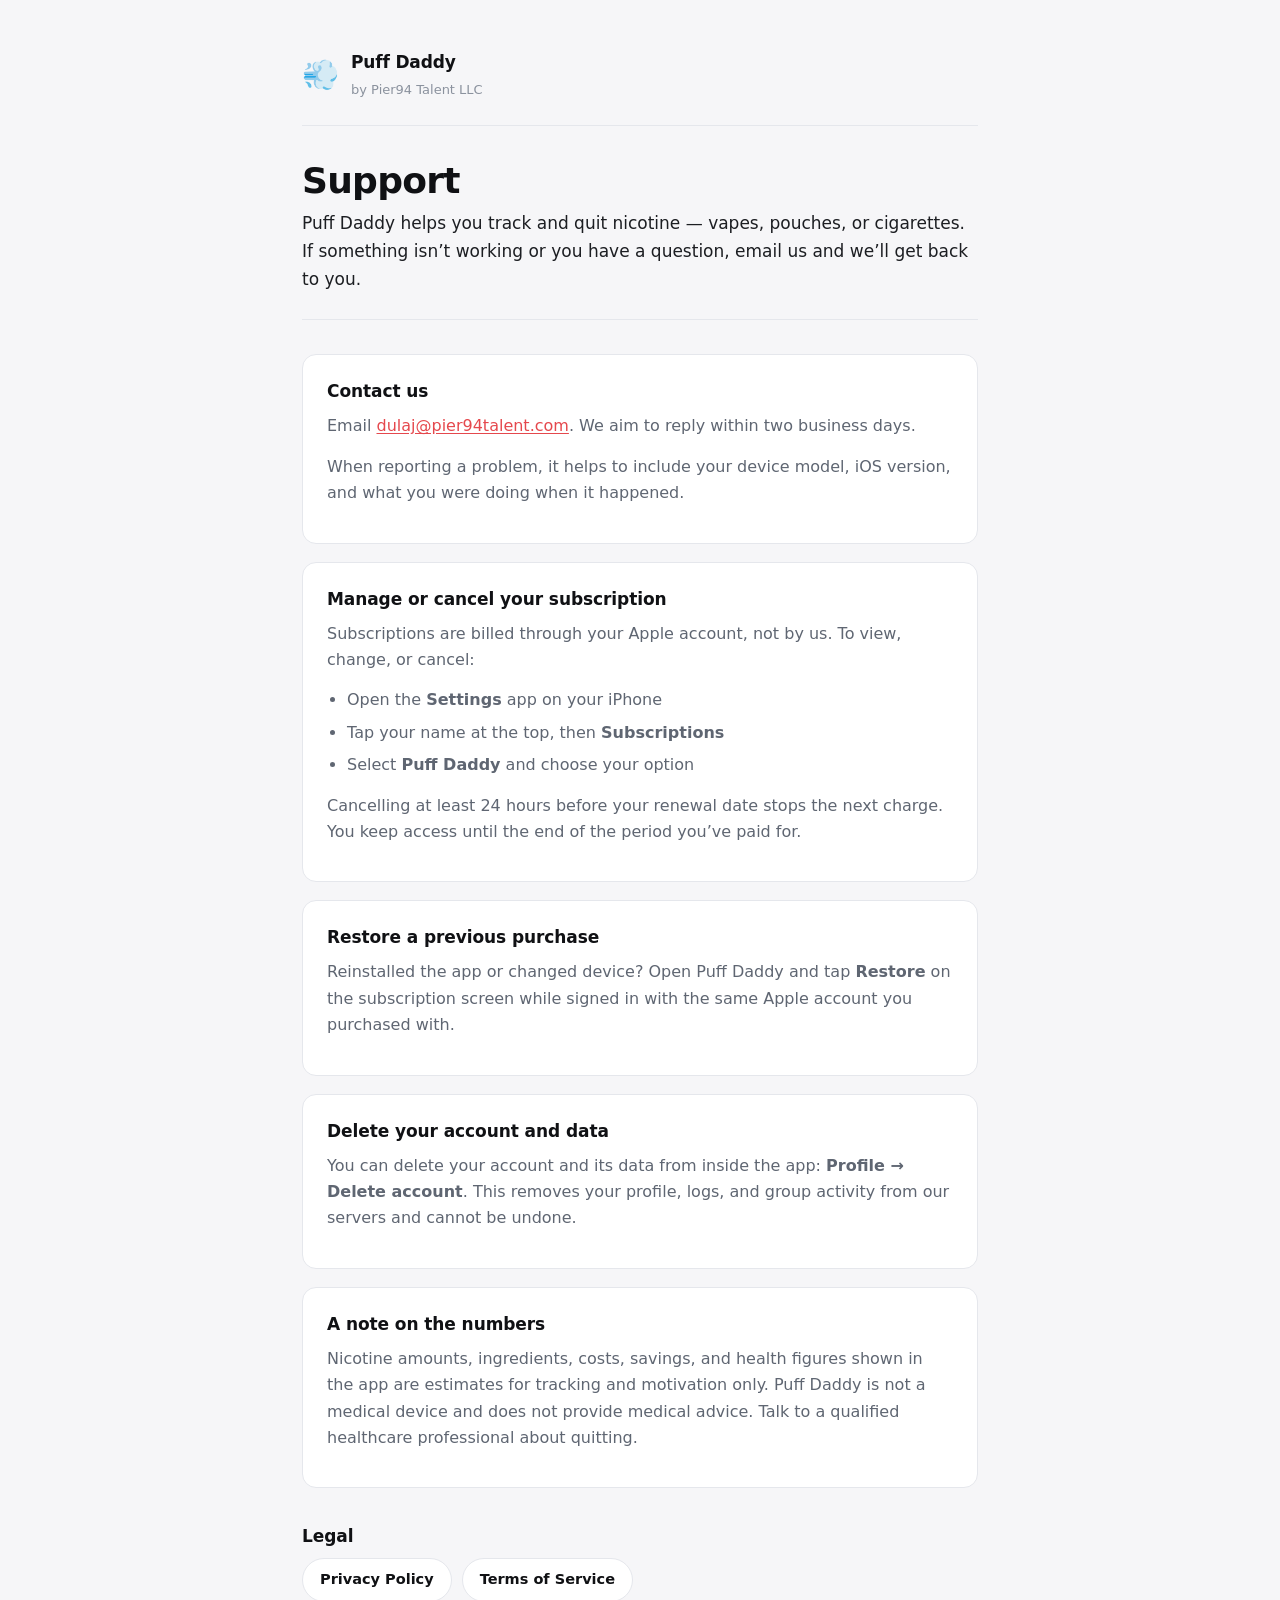
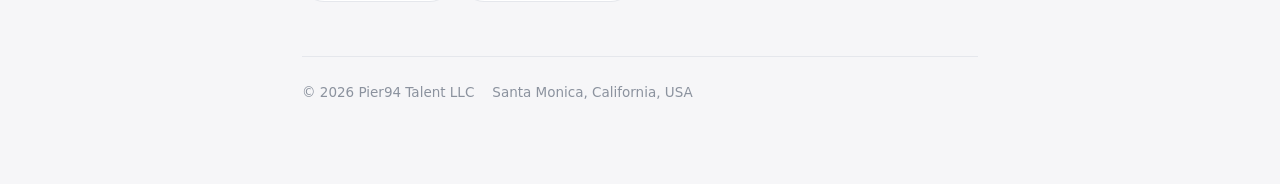
==== index.html @ 1862668e "Puff Daddy support, privacy policy and terms pages" ====
<!doctype html>
<html lang="en">
<head>
<meta charset="utf-8">
<meta name="viewport" content="width=device-width, initial-scale=1">
<title>Puff Daddy — Support</title>
<meta name="description" content="Help and contact for Puff Daddy, the quit-nicotine app by Pier94 Talent LLC.">
<link rel="stylesheet" href="style.css">
</head>
<body>
<div class="wrap">

  <header class="site">
    <span class="mark">💨</span>
    <div>
      <a class="name" href="index.html">Puff Daddy</a><br>
      <span class="by">by Pier94 Talent LLC</span>
    </div>
  </header>

  <h1>Support</h1>
  <p class="intro">Puff Daddy helps you track and quit nicotine — vapes, pouches, or cigarettes. If something isn’t working or you have a question, email us and we’ll get back to you.</p>

  <div class="card">
    <h2>Contact us</h2>
    <p>Email <a href="mailto:dulaj@pier94talent.com">dulaj@pier94talent.com</a>. We aim to reply within two business days.</p>
    <p>When reporting a problem, it helps to include your device model, iOS version, and what you were doing when it happened.</p>
  </div>

  <div class="card">
    <h2>Manage or cancel your subscription</h2>
    <p>Subscriptions are billed through your Apple account, not by us. To view, change, or cancel:</p>
    <ul>
      <li>Open the <strong>Settings</strong> app on your iPhone</li>
      <li>Tap your name at the top, then <strong>Subscriptions</strong></li>
      <li>Select <strong>Puff Daddy</strong> and choose your option</li>
    </ul>
    <p>Cancelling at least 24 hours before your renewal date stops the next charge. You keep access until the end of the period you’ve paid for.</p>
  </div>

  <div class="card">
    <h2>Restore a previous purchase</h2>
    <p>Reinstalled the app or changed device? Open Puff Daddy and tap <strong>Restore</strong> on the subscription screen while signed in with the same Apple account you purchased with.</p>
  </div>

  <div class="card">
    <h2>Delete your account and data</h2>
    <p>You can delete your account and its data from inside the app: <strong>Profile → Delete account</strong>. This removes your profile, logs, and group activity from our servers and cannot be undone.</p>
  </div>

  <div class="card">
    <h2>A note on the numbers</h2>
    <p>Nicotine amounts, ingredients, costs, savings, and health figures shown in the app are estimates for tracking and motivation only. Puff Daddy is not a medical device and does not provide medical advice. Talk to a qualified healthcare professional about quitting.</p>
  </div>

  <h2>Legal</h2>
  <div class="links">
    <a href="privacy.html">Privacy Policy</a>
    <a href="terms.html">Terms of Service</a>
  </div>

  <footer class="site">
    <span>© 2026 Pier94 Talent LLC</span>
    <span>Santa Monica, California, USA</span>
  </footer>

</div>
</body>
</html>
---- style.css ----
/* Puff Daddy public legal + support pages.
   Matches the app's Cal-AI black-and-white look. No dependencies — these pages
   must stay reachable forever, so nothing here loads from a CDN. */

:root {
  --ink: #101114;
  --text: #1c1e22;
  --muted: #5f6672;
  --faint: #8b929e;
  --bg: #f6f6f8;
  --surface: #ffffff;
  --rule: #e5e7ec;
  --accent: #e5484d;
}
@media (prefers-color-scheme: dark) {
  :root {
    --ink: #f4f5f7;
    --text: #e7e9ee;
    --muted: #a2aab8;
    --faint: #79818f;
    --bg: #0f1114;
    --surface: #16181d;
    --rule: #262a31;
    --accent: #ff6b6f;
  }
}

* { box-sizing: border-box; }

body {
  margin: 0;
  background: var(--bg);
  color: var(--text);
  font: 16px/1.65 -apple-system, BlinkMacSystemFont, "Segoe UI", system-ui, sans-serif;
  -webkit-font-smoothing: antialiased;
}

.wrap { max-width: 720px; margin: 0 auto; padding: 48px 22px 80px; }

header.site {
  display: flex; align-items: center; gap: 12px;
  padding-bottom: 22px; margin-bottom: 34px;
  border-bottom: 1px solid var(--rule);
}
header.site .mark { font-size: 30px; line-height: 1; }
header.site .name {
  font-size: 17px; font-weight: 700; color: var(--ink);
  letter-spacing: -.01em; text-decoration: none;
}
header.site .by { font-size: 13px; color: var(--faint); }

h1 {
  font-size: clamp(28px, 5vw, 36px); line-height: 1.15; letter-spacing: -.02em;
  font-weight: 800; color: var(--ink); margin: 0 0 8px;
}
.updated {
  font-size: 13px; color: var(--faint); margin: 0 0 26px;
  text-transform: uppercase; letter-spacing: .06em; font-weight: 600;
}
.intro {
  font-size: 17px; color: var(--text); margin: 0 0 34px;
  padding-bottom: 26px; border-bottom: 1px solid var(--rule);
}

h2 {
  font-size: 17px; font-weight: 700; color: var(--ink);
  margin: 34px 0 8px; letter-spacing: -.005em;
}
p { margin: 0 0 14px; color: var(--muted); }
ul { margin: 0 0 14px; padding-left: 20px; color: var(--muted); }
li { margin-bottom: 6px; }

a { color: var(--accent); text-decoration: underline; text-underline-offset: 2px; }
a:focus-visible { outline: 2px solid var(--accent); outline-offset: 3px; border-radius: 3px; }

.card {
  background: var(--surface); border: 1px solid var(--rule);
  border-radius: 14px; padding: 22px 24px; margin: 0 0 18px;
}
.card h2 { margin-top: 0; }

.links { display: flex; flex-wrap: wrap; gap: 10px; margin-top: 8px; }
.links a {
  display: inline-block; text-decoration: none; font-size: 14.5px; font-weight: 600;
  color: var(--ink); background: var(--surface);
  border: 1px solid var(--rule); border-radius: 999px; padding: 9px 17px;
}

footer.site {
  margin-top: 54px; padding-top: 24px; border-top: 1px solid var(--rule);
  font-size: 13.5px; color: var(--faint);
  display: flex; flex-wrap: wrap; gap: 8px 18px; align-items: center;
}
footer.site a { color: var(--muted); }
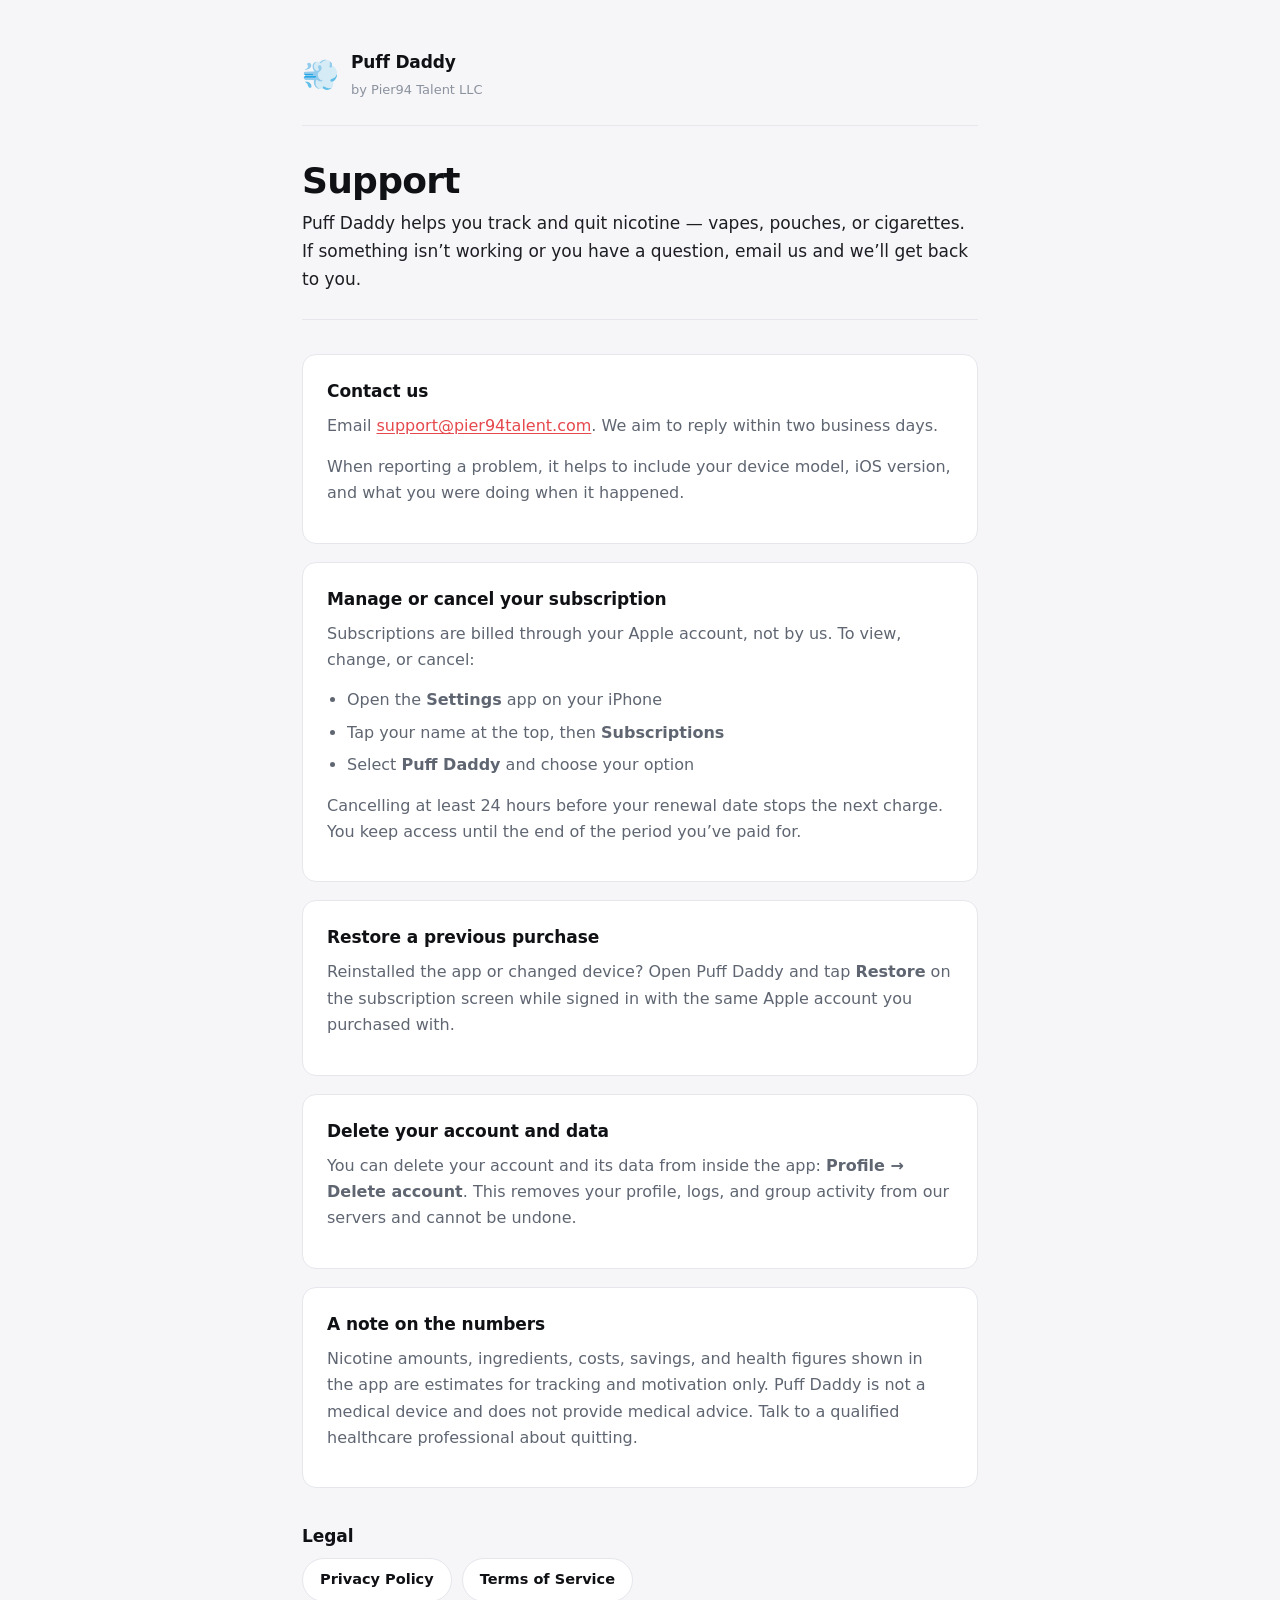
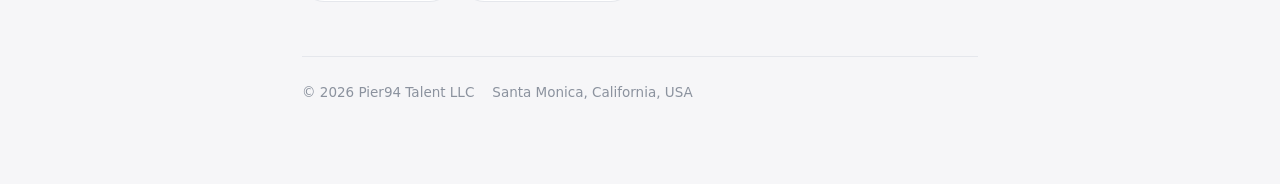
==== commit ccfeb14c: "Use support@pier94talent.com for contact" ====
--- a/index.html
+++ b/index.html
@@ -23,7 +23,7 @@
 
   <div class="card">
     <h2>Contact us</h2>
-    <p>Email <a href="mailto:dulaj@pier94talent.com">dulaj@pier94talent.com</a>. We aim to reply within two business days.</p>
+    <p>Email <a href="mailto:support@pier94talent.com">support@pier94talent.com</a>. We aim to reply within two business days.</p>
     <p>When reporting a problem, it helps to include your device model, iOS version, and what you were doing when it happened.</p>
   </div>
 
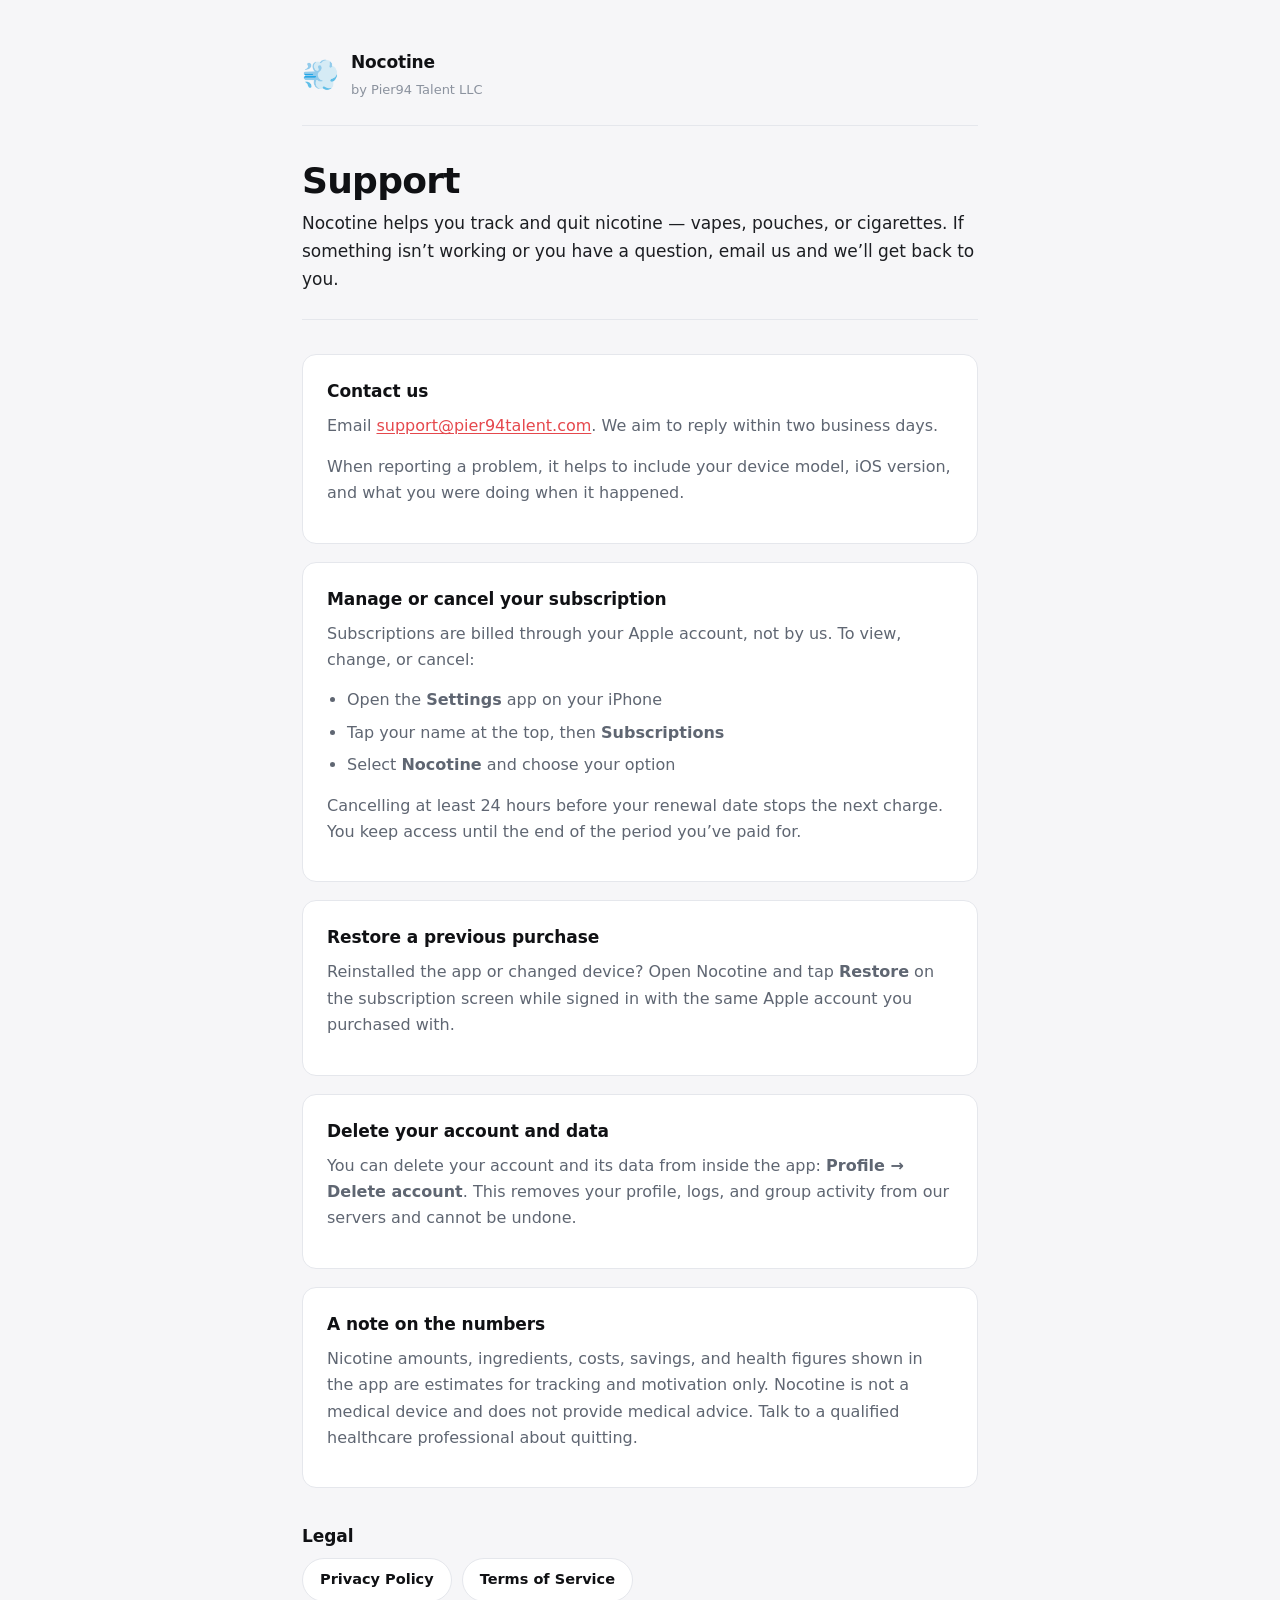
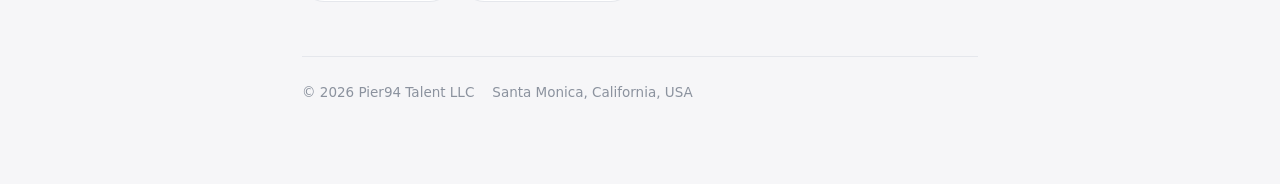
==== commit b9920320: "Rename Puff Daddy to Nocotine across support and legal pages The app was renamed after Apple rejecte" ====
--- a/index.html
+++ b/index.html
@@ -3,8 +3,8 @@
 <head>
 <meta charset="utf-8">
 <meta name="viewport" content="width=device-width, initial-scale=1">
-<title>Puff Daddy — Support</title>
-<meta name="description" content="Help and contact for Puff Daddy, the quit-nicotine app by Pier94 Talent LLC.">
+<title>Nocotine — Support</title>
+<meta name="description" content="Help and contact for Nocotine, the quit-nicotine app by Pier94 Talent LLC.">
 <link rel="stylesheet" href="style.css">
 </head>
 <body>
@@ -13,13 +13,13 @@
   <header class="site">
     <span class="mark">💨</span>
     <div>
-      <a class="name" href="index.html">Puff Daddy</a><br>
+      <a class="name" href="index.html">Nocotine</a><br>
       <span class="by">by Pier94 Talent LLC</span>
     </div>
   </header>
 
   <h1>Support</h1>
-  <p class="intro">Puff Daddy helps you track and quit nicotine — vapes, pouches, or cigarettes. If something isn’t working or you have a question, email us and we’ll get back to you.</p>
+  <p class="intro">Nocotine helps you track and quit nicotine — vapes, pouches, or cigarettes. If something isn’t working or you have a question, email us and we’ll get back to you.</p>
 
   <div class="card">
     <h2>Contact us</h2>
@@ -33,14 +33,14 @@
     <ul>
       <li>Open the <strong>Settings</strong> app on your iPhone</li>
       <li>Tap your name at the top, then <strong>Subscriptions</strong></li>
-      <li>Select <strong>Puff Daddy</strong> and choose your option</li>
+      <li>Select <strong>Nocotine</strong> and choose your option</li>
     </ul>
     <p>Cancelling at least 24 hours before your renewal date stops the next charge. You keep access until the end of the period you’ve paid for.</p>
   </div>
 
   <div class="card">
     <h2>Restore a previous purchase</h2>
-    <p>Reinstalled the app or changed device? Open Puff Daddy and tap <strong>Restore</strong> on the subscription screen while signed in with the same Apple account you purchased with.</p>
+    <p>Reinstalled the app or changed device? Open Nocotine and tap <strong>Restore</strong> on the subscription screen while signed in with the same Apple account you purchased with.</p>
   </div>
 
   <div class="card">
@@ -50,7 +50,7 @@
 
   <div class="card">
     <h2>A note on the numbers</h2>
-    <p>Nicotine amounts, ingredients, costs, savings, and health figures shown in the app are estimates for tracking and motivation only. Puff Daddy is not a medical device and does not provide medical advice. Talk to a qualified healthcare professional about quitting.</p>
+    <p>Nicotine amounts, ingredients, costs, savings, and health figures shown in the app are estimates for tracking and motivation only. Nocotine is not a medical device and does not provide medical advice. Talk to a qualified healthcare professional about quitting.</p>
   </div>
 
   <h2>Legal</h2>
--- a/style.css
+++ b/style.css
@@ -1,4 +1,4 @@
-/* Puff Daddy public legal + support pages.
+/* Nocotine public legal + support pages.
    Matches the app's Cal-AI black-and-white look. No dependencies — these pages
    must stay reachable forever, so nothing here loads from a CDN. */
 
